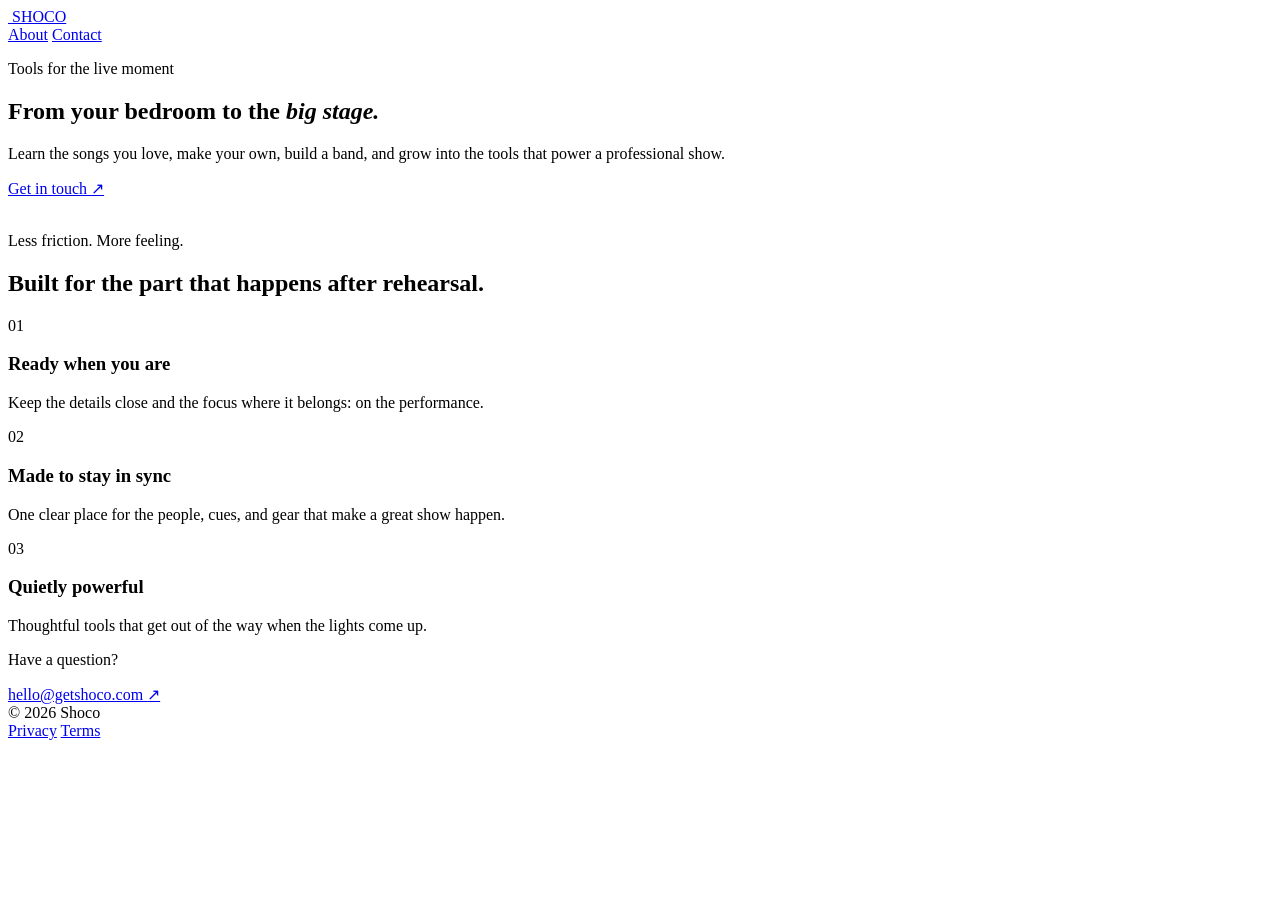
==== public/index.html @ 0ecda0f7 "Update homepage product story" ====
<!doctype html>
<html lang="en">
  <head>
    <meta charset="UTF-8" />
    <meta name="viewport" content="width=device-width, initial-scale=1" />
    <meta name="description" content="Shoco makes live performance feel effortless." />
    <title>Shoco — Make the room move.</title>
    <link rel="icon" href="/assets/shoco-logo-stacked.png" type="image/png" />
    <link rel="stylesheet" href="/styles.css" />
  </head>
  <body>
    <div class="site-shell">
      <header class="site-header">
        <a class="wordmark" href="/" aria-label="Shoco home">
          <img src="/assets/shoco-logo-stacked.png" alt="" />
          <span>SHOCO</span>
        </a>
        <nav aria-label="Main navigation">
          <a href="#about">About</a>
          <a href="#contact">Contact</a>
        </nav>
      </header>

      <main>
        <section class="hero" aria-labelledby="hero-title">
          <div class="hero-copy">
            <p class="eyebrow">Tools for the live moment</p>
            <h1 id="hero-title">From your bedroom to the <em>big stage.</em></h1>
            <p class="intro">Learn the songs you love, make your own, build a band, and grow into the tools that power a professional show.</p>
            <a class="button" href="mailto:hello@getshoco.com">Get in touch <span aria-hidden="true">↗</span></a>
          </div>
          <div class="hero-mark" aria-hidden="true">
            <div class="ring ring-one"></div>
            <div class="ring ring-two"></div>
            <img src="/assets/shoco-logo-stacked.png" alt="" />
          </div>
        </section>

        <section class="statement" id="about">
          <p class="eyebrow">Less friction. More feeling.</p>
          <h2>Built for the part that happens <span>after rehearsal.</span></h2>
        </section>

        <section class="feature-grid" aria-label="Shoco highlights">
          <article>
            <span class="number">01</span>
            <h3>Ready when you are</h3>
            <p>Keep the details close and the focus where it belongs: on the performance.</p>
          </article>
          <article>
            <span class="number">02</span>
            <h3>Made to stay in sync</h3>
            <p>One clear place for the people, cues, and gear that make a great show happen.</p>
          </article>
          <article>
            <span class="number">03</span>
            <h3>Quietly powerful</h3>
            <p>Thoughtful tools that get out of the way when the lights come up.</p>
          </article>
        </section>

        <section class="contact" id="contact">
          <p class="eyebrow">Have a question?</p>
          <a href="mailto:hello@getshoco.com">hello@getshoco.com <span aria-hidden="true">↗</span></a>
        </section>
      </main>

      <footer class="site-footer">
        <span>© 2026 Shoco</span>
        <div>
          <a href="/privacy">Privacy</a>
          <a href="/terms">Terms</a>
        </div>
      </footer>
    </div>
  </body>
</html>
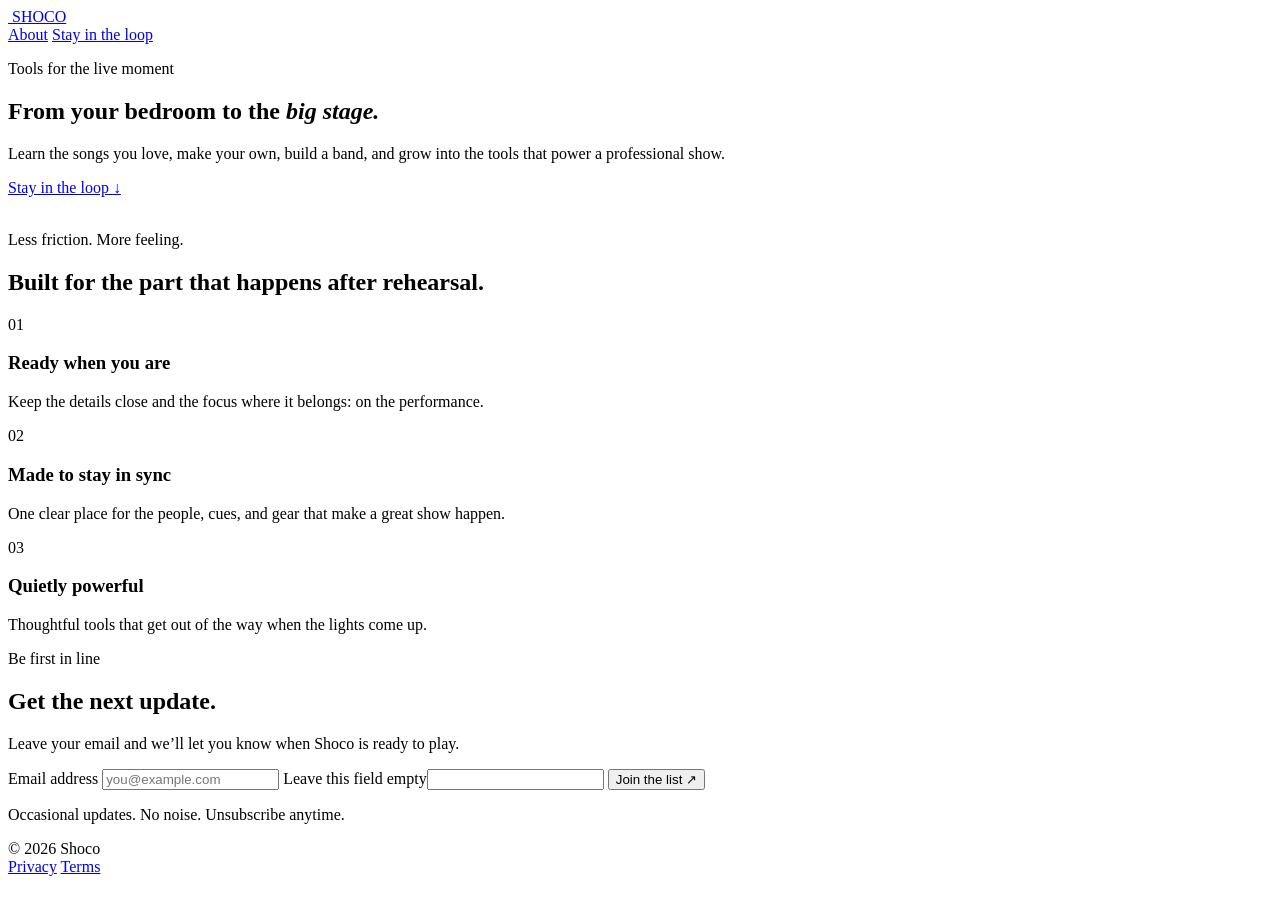
==== commit c6cf9005: "Wire website signup endpoint" ====
--- a/public/index.html
+++ b/public/index.html
@@ -17,7 +17,7 @@
         </a>
         <nav aria-label="Main navigation">
           <a href="#about">About</a>
-          <a href="#contact">Contact</a>
+          <a href="#join">Stay in the loop</a>
         </nav>
       </header>
 
@@ -27,7 +27,7 @@
             <p class="eyebrow">Tools for the live moment</p>
             <h1 id="hero-title">From your bedroom to the <em>big stage.</em></h1>
             <p class="intro">Learn the songs you love, make your own, build a band, and grow into the tools that power a professional show.</p>
-            <a class="button" href="mailto:hello@getshoco.com">Get in touch <span aria-hidden="true">↗</span></a>
+            <a class="button" href="#join">Stay in the loop <span aria-hidden="true">↓</span></a>
           </div>
           <div class="hero-mark" aria-hidden="true">
             <div class="ring ring-one"></div>
@@ -59,9 +59,17 @@
           </article>
         </section>
 
-        <section class="contact" id="contact">
-          <p class="eyebrow">Have a question?</p>
-          <a href="mailto:hello@getshoco.com">hello@getshoco.com <span aria-hidden="true">↗</span></a>
+        <section class="contact" id="join">
+          <p class="eyebrow">Be first in line</p>
+          <h2>Get the next update.</h2>
+          <p class="contact-copy">Leave your email and we’ll let you know when Shoco is ready to play.</p>
+          <form action="/api/subscribe" method="post">
+            <label class="sr-only" for="email">Email address</label>
+            <input id="email" name="email" type="email" autocomplete="email" maxlength="254" placeholder="you@example.com" required />
+            <label class="trap" aria-hidden="true">Leave this field empty<input name="website" tabindex="-1" autocomplete="off" /></label>
+            <button class="button" type="submit">Join the list <span aria-hidden="true">↗</span></button>
+          </form>
+          <p class="fine-print">Occasional updates. No noise. Unsubscribe anytime.</p>
         </section>
       </main>
 
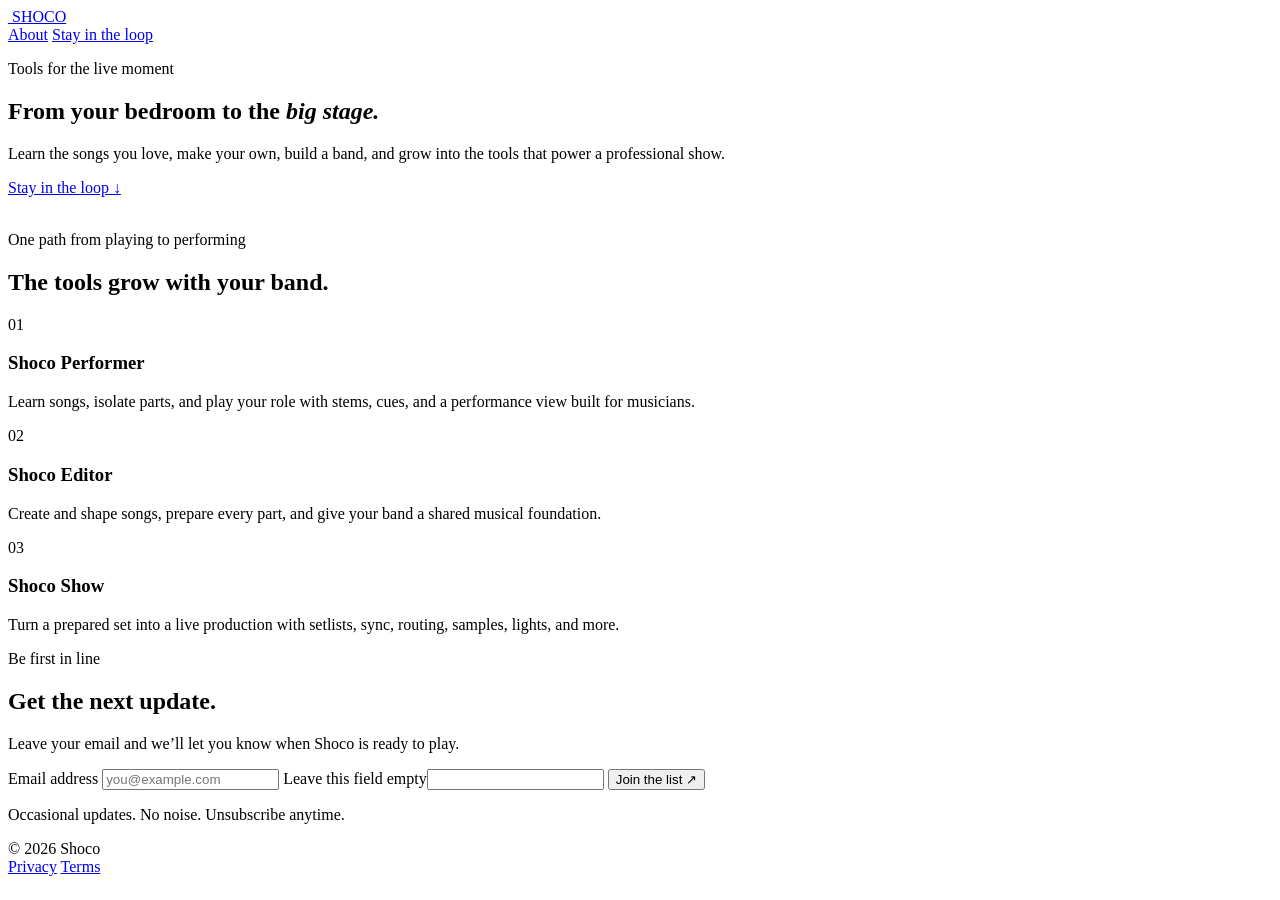
==== commit edd03a61: "Describe the Shoco product suite" ====
--- a/public/index.html
+++ b/public/index.html
@@ -37,25 +37,25 @@
         </section>
 
         <section class="statement" id="about">
-          <p class="eyebrow">Less friction. More feeling.</p>
-          <h2>Built for the part that happens <span>after rehearsal.</span></h2>
+          <p class="eyebrow">One path from playing to performing</p>
+          <h2>The tools grow with <span>your band.</span></h2>
         </section>
 
         <section class="feature-grid" aria-label="Shoco highlights">
           <article>
             <span class="number">01</span>
-            <h3>Ready when you are</h3>
-            <p>Keep the details close and the focus where it belongs: on the performance.</p>
+            <h3>Shoco Performer</h3>
+            <p>Learn songs, isolate parts, and play your role with stems, cues, and a performance view built for musicians.</p>
           </article>
           <article>
             <span class="number">02</span>
-            <h3>Made to stay in sync</h3>
-            <p>One clear place for the people, cues, and gear that make a great show happen.</p>
+            <h3>Shoco Editor</h3>
+            <p>Create and shape songs, prepare every part, and give your band a shared musical foundation.</p>
           </article>
           <article>
             <span class="number">03</span>
-            <h3>Quietly powerful</h3>
-            <p>Thoughtful tools that get out of the way when the lights come up.</p>
+            <h3>Shoco Show</h3>
+            <p>Turn a prepared set into a live production with setlists, sync, routing, samples, lights, and more.</p>
           </article>
         </section>
 
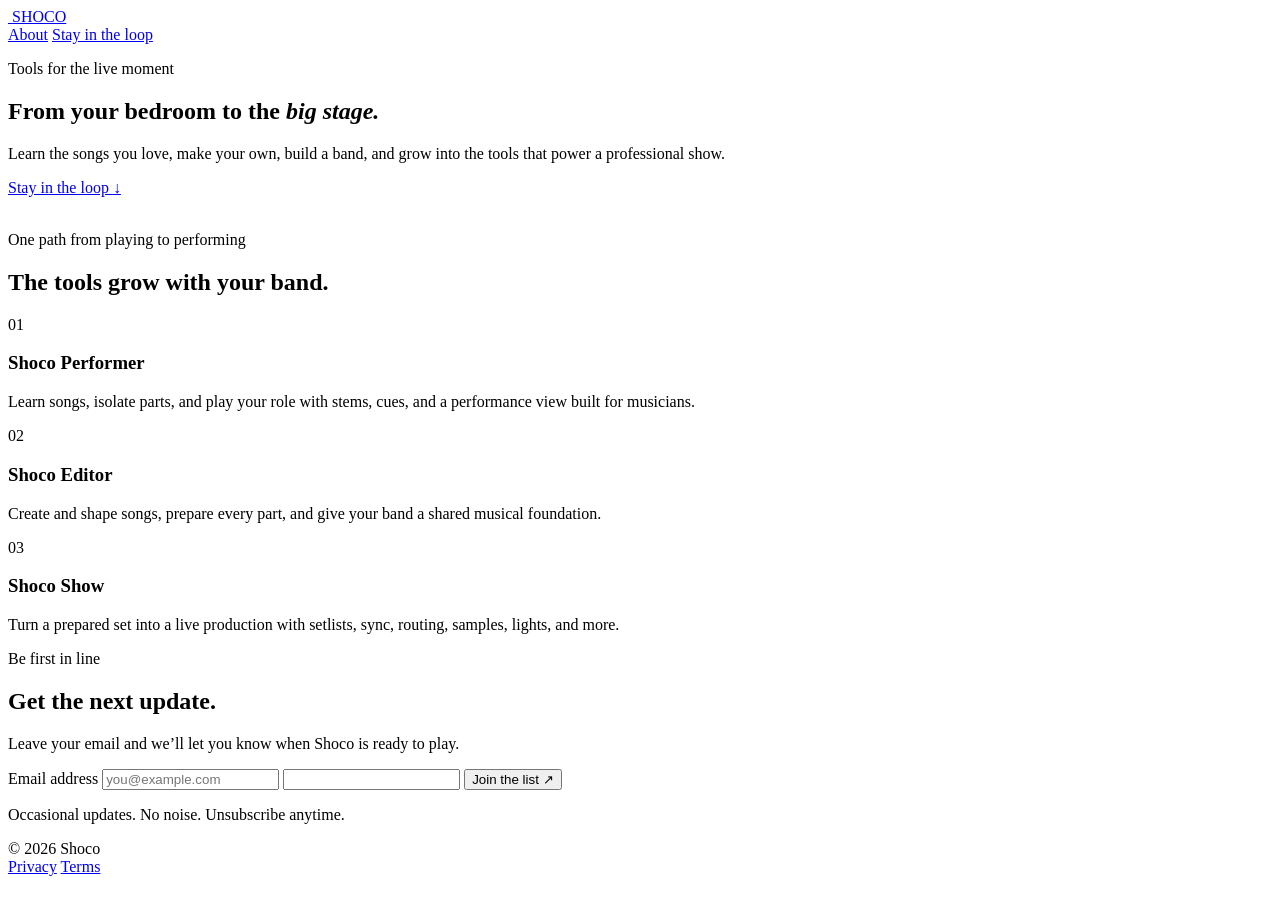
==== commit 684b1cde: "Polish launch list form" ====
--- a/public/index.html
+++ b/public/index.html
@@ -66,7 +66,7 @@
           <form action="/api/subscribe" method="post">
             <label class="sr-only" for="email">Email address</label>
             <input id="email" name="email" type="email" autocomplete="email" maxlength="254" placeholder="you@example.com" required />
-            <label class="trap" aria-hidden="true">Leave this field empty<input name="website" tabindex="-1" autocomplete="off" /></label>
+            <input class="honeypot" name="website" type="text" tabindex="-1" autocomplete="off" aria-hidden="true" />
             <button class="button" type="submit">Join the list <span aria-hidden="true">↗</span></button>
           </form>
           <p class="fine-print">Occasional updates. No noise. Unsubscribe anytime.</p>
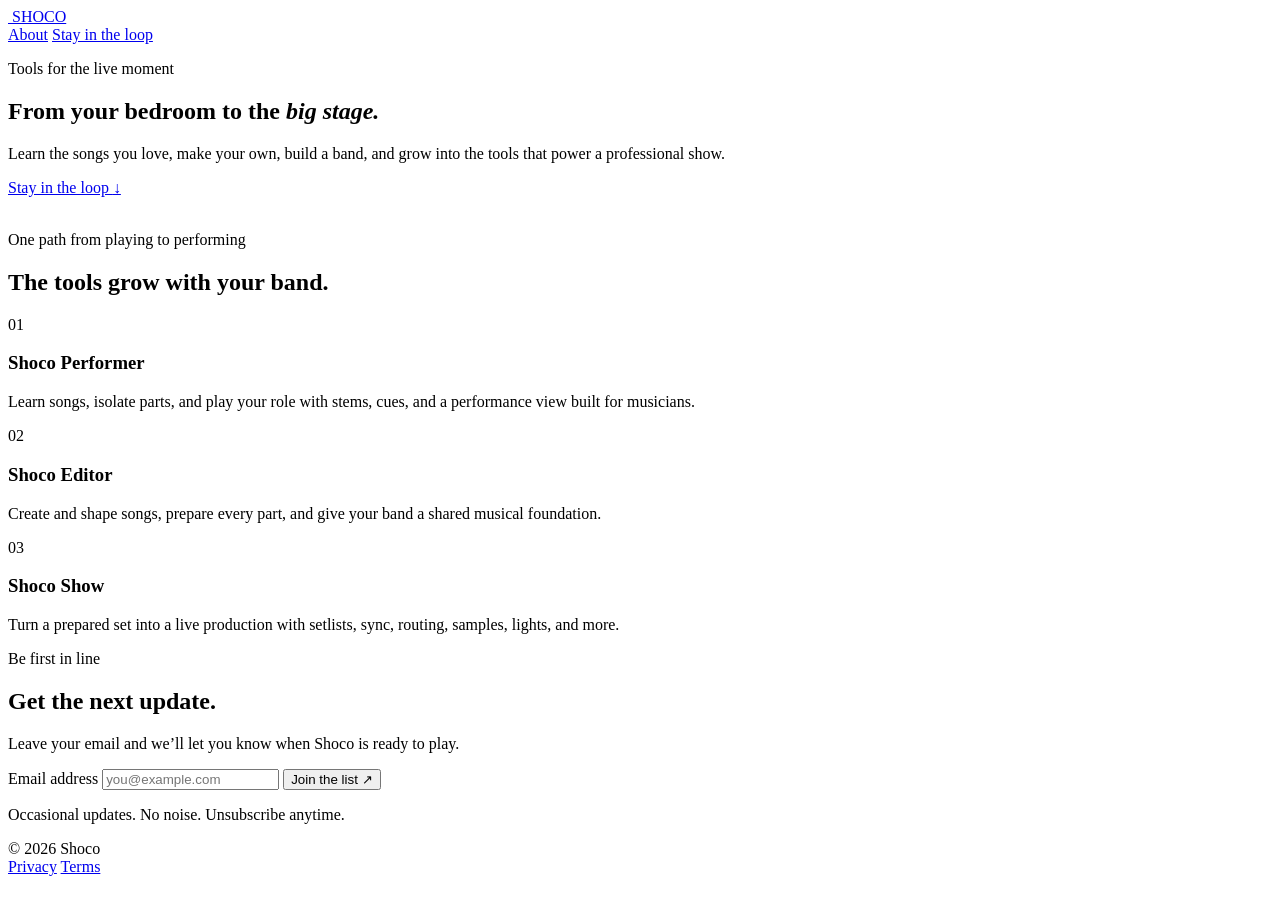
==== commit e2569b01: "Align signup controls and hide honeypot" ====
--- a/public/index.html
+++ b/public/index.html
@@ -66,7 +66,7 @@
           <form action="/api/subscribe" method="post">
             <label class="sr-only" for="email">Email address</label>
             <input id="email" name="email" type="email" autocomplete="email" maxlength="254" placeholder="you@example.com" required />
-            <input class="honeypot" name="website" type="text" tabindex="-1" autocomplete="off" aria-hidden="true" />
+            <input class="honeypot" name="website" type="text" tabindex="-1" autocomplete="off" aria-hidden="true" hidden />
             <button class="button" type="submit">Join the list <span aria-hidden="true">↗</span></button>
           </form>
           <p class="fine-print">Occasional updates. No noise. Unsubscribe anytime.</p>
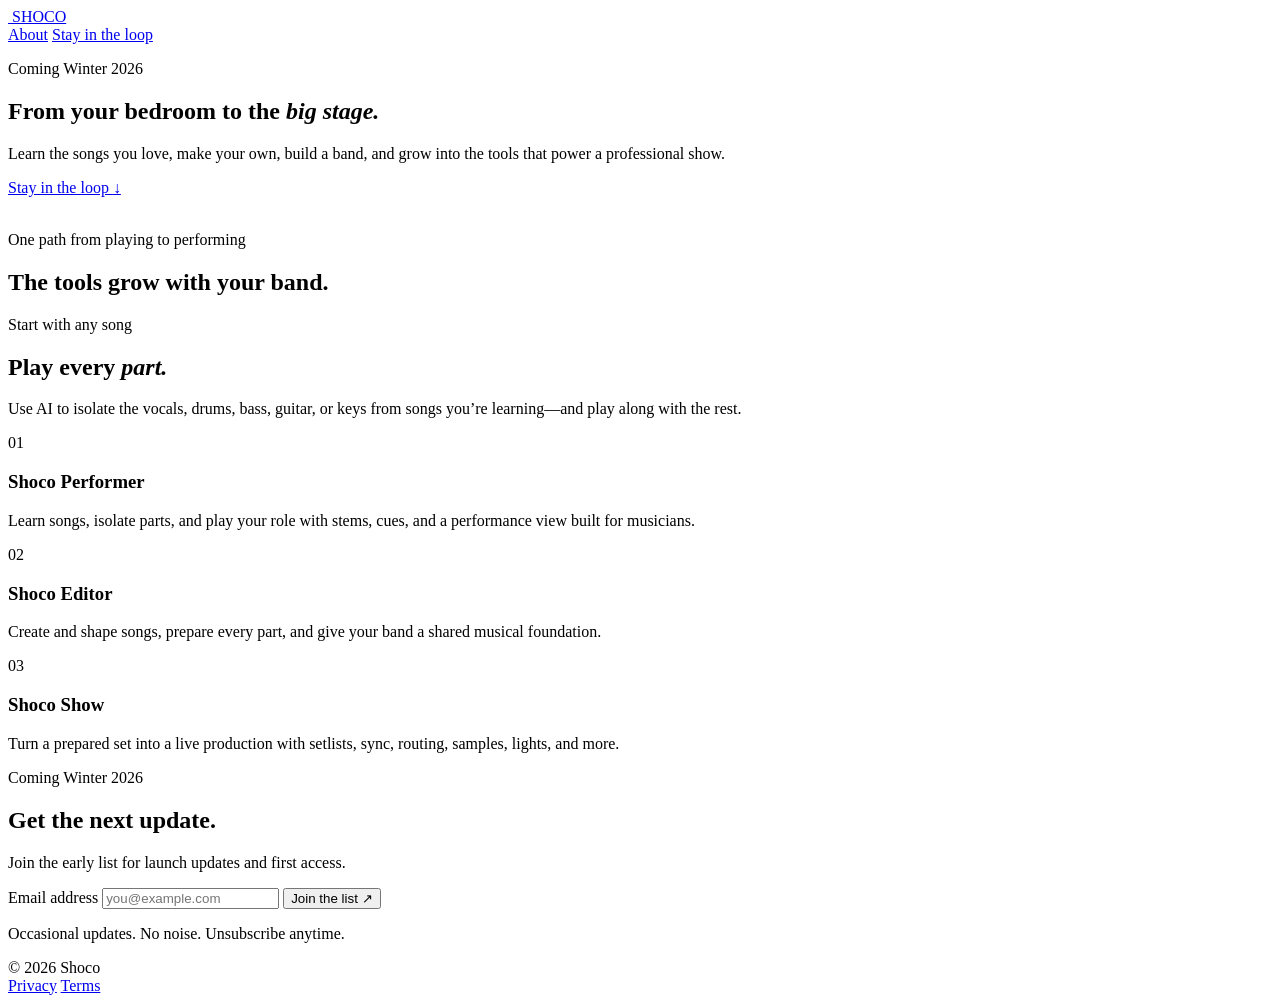
==== commit a42dcb18: "Add launch timing and AI learning story" ====
--- a/public/index.html
+++ b/public/index.html
@@ -6,7 +6,7 @@
     <meta name="description" content="Shoco makes live performance feel effortless." />
     <title>Shoco — Make the room move.</title>
     <link rel="icon" href="/assets/shoco-logo-stacked.png" type="image/png" />
-    <link rel="stylesheet" href="/styles.css" />
+    <link rel="stylesheet" href="/styles.css?v=20260923-2" />
   </head>
   <body>
     <div class="site-shell">
@@ -24,7 +24,7 @@
       <main>
         <section class="hero" aria-labelledby="hero-title">
           <div class="hero-copy">
-            <p class="eyebrow">Tools for the live moment</p>
+            <p class="launch-badge"><span aria-hidden="true"></span> Coming Winter 2026</p>
             <h1 id="hero-title">From your bedroom to the <em>big stage.</em></h1>
             <p class="intro">Learn the songs you love, make your own, build a band, and grow into the tools that power a professional show.</p>
             <a class="button" href="#join">Stay in the loop <span aria-hidden="true">↓</span></a>
@@ -39,6 +39,14 @@
         <section class="statement" id="about">
           <p class="eyebrow">One path from playing to performing</p>
           <h2>The tools grow with <span>your band.</span></h2>
+        </section>
+
+        <section class="ai-feature" aria-labelledby="ai-title">
+          <div>
+            <p class="eyebrow">Start with any song</p>
+            <h2 id="ai-title">Play every <em>part.</em></h2>
+          </div>
+          <p>Use AI to isolate the vocals, drums, bass, guitar, or keys from songs you’re learning—and play along with the rest.</p>
         </section>
 
         <section class="feature-grid" aria-label="Shoco highlights">
@@ -60,9 +68,9 @@
         </section>
 
         <section class="contact" id="join">
-          <p class="eyebrow">Be first in line</p>
+          <p class="eyebrow">Coming Winter 2026</p>
           <h2>Get the next update.</h2>
-          <p class="contact-copy">Leave your email and we’ll let you know when Shoco is ready to play.</p>
+          <p class="contact-copy">Join the early list for launch updates and first access.</p>
           <form action="/api/subscribe" method="post">
             <label class="sr-only" for="email">Email address</label>
             <input id="email" name="email" type="email" autocomplete="email" maxlength="254" placeholder="you@example.com" required />
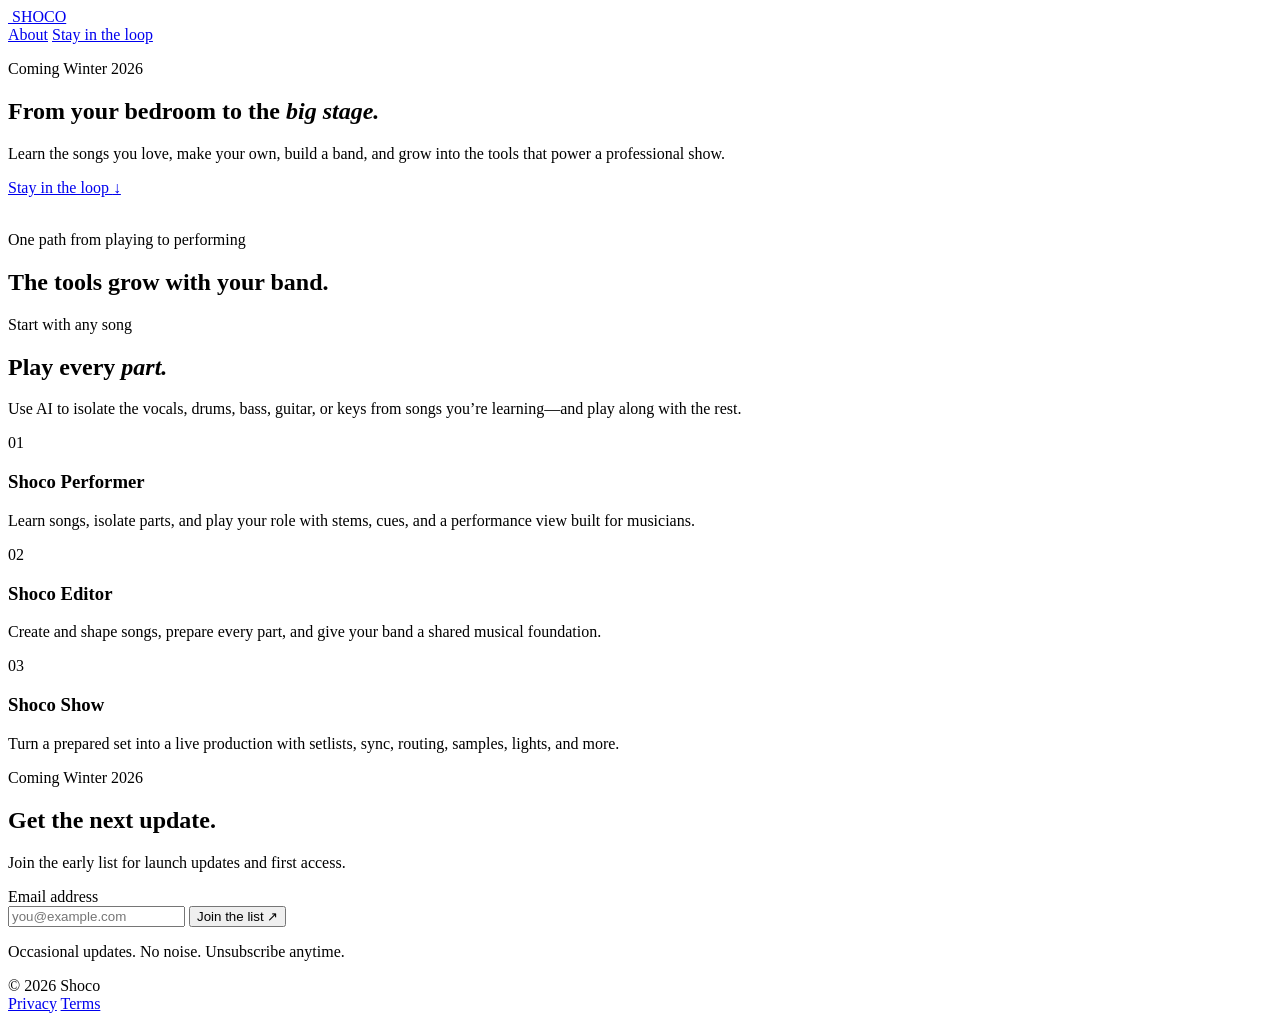
==== commit 622dbd29: "Enable Turnstile-protected launch signup" ====
--- a/public/index.html
+++ b/public/index.html
@@ -6,7 +6,8 @@
     <meta name="description" content="Shoco makes live performance feel effortless." />
     <title>Shoco — Make the room move.</title>
     <link rel="icon" href="/assets/shoco-logo-stacked.png" type="image/png" />
-    <link rel="stylesheet" href="/styles.css?v=20260923-2" />
+    <link rel="stylesheet" href="/styles.css?v=20260923-3" />
+    <script src="https://challenges.cloudflare.com/turnstile/v0/api.js" async defer></script>
   </head>
   <body>
     <div class="site-shell">
@@ -73,9 +74,14 @@
           <p class="contact-copy">Join the early list for launch updates and first access.</p>
           <form action="/api/subscribe" method="post">
             <label class="sr-only" for="email">Email address</label>
-            <input id="email" name="email" type="email" autocomplete="email" maxlength="254" placeholder="you@example.com" required />
+            <div class="signup-controls">
+              <input id="email" name="email" type="email" autocomplete="email" maxlength="254" placeholder="you@example.com" required />
+              <button class="button" type="submit">Join the list <span aria-hidden="true">↗</span></button>
+            </div>
             <input class="honeypot" name="website" type="text" tabindex="-1" autocomplete="off" aria-hidden="true" hidden />
-            <button class="button" type="submit">Join the list <span aria-hidden="true">↗</span></button>
+            <div class="turnstile" aria-label="Security verification">
+              <div class="cf-turnstile" data-sitekey="0x4AAAAAAFArh1Y4zlUbvEsD"></div>
+            </div>
           </form>
           <p class="fine-print">Occasional updates. No noise. Unsubscribe anytime.</p>
         </section>
